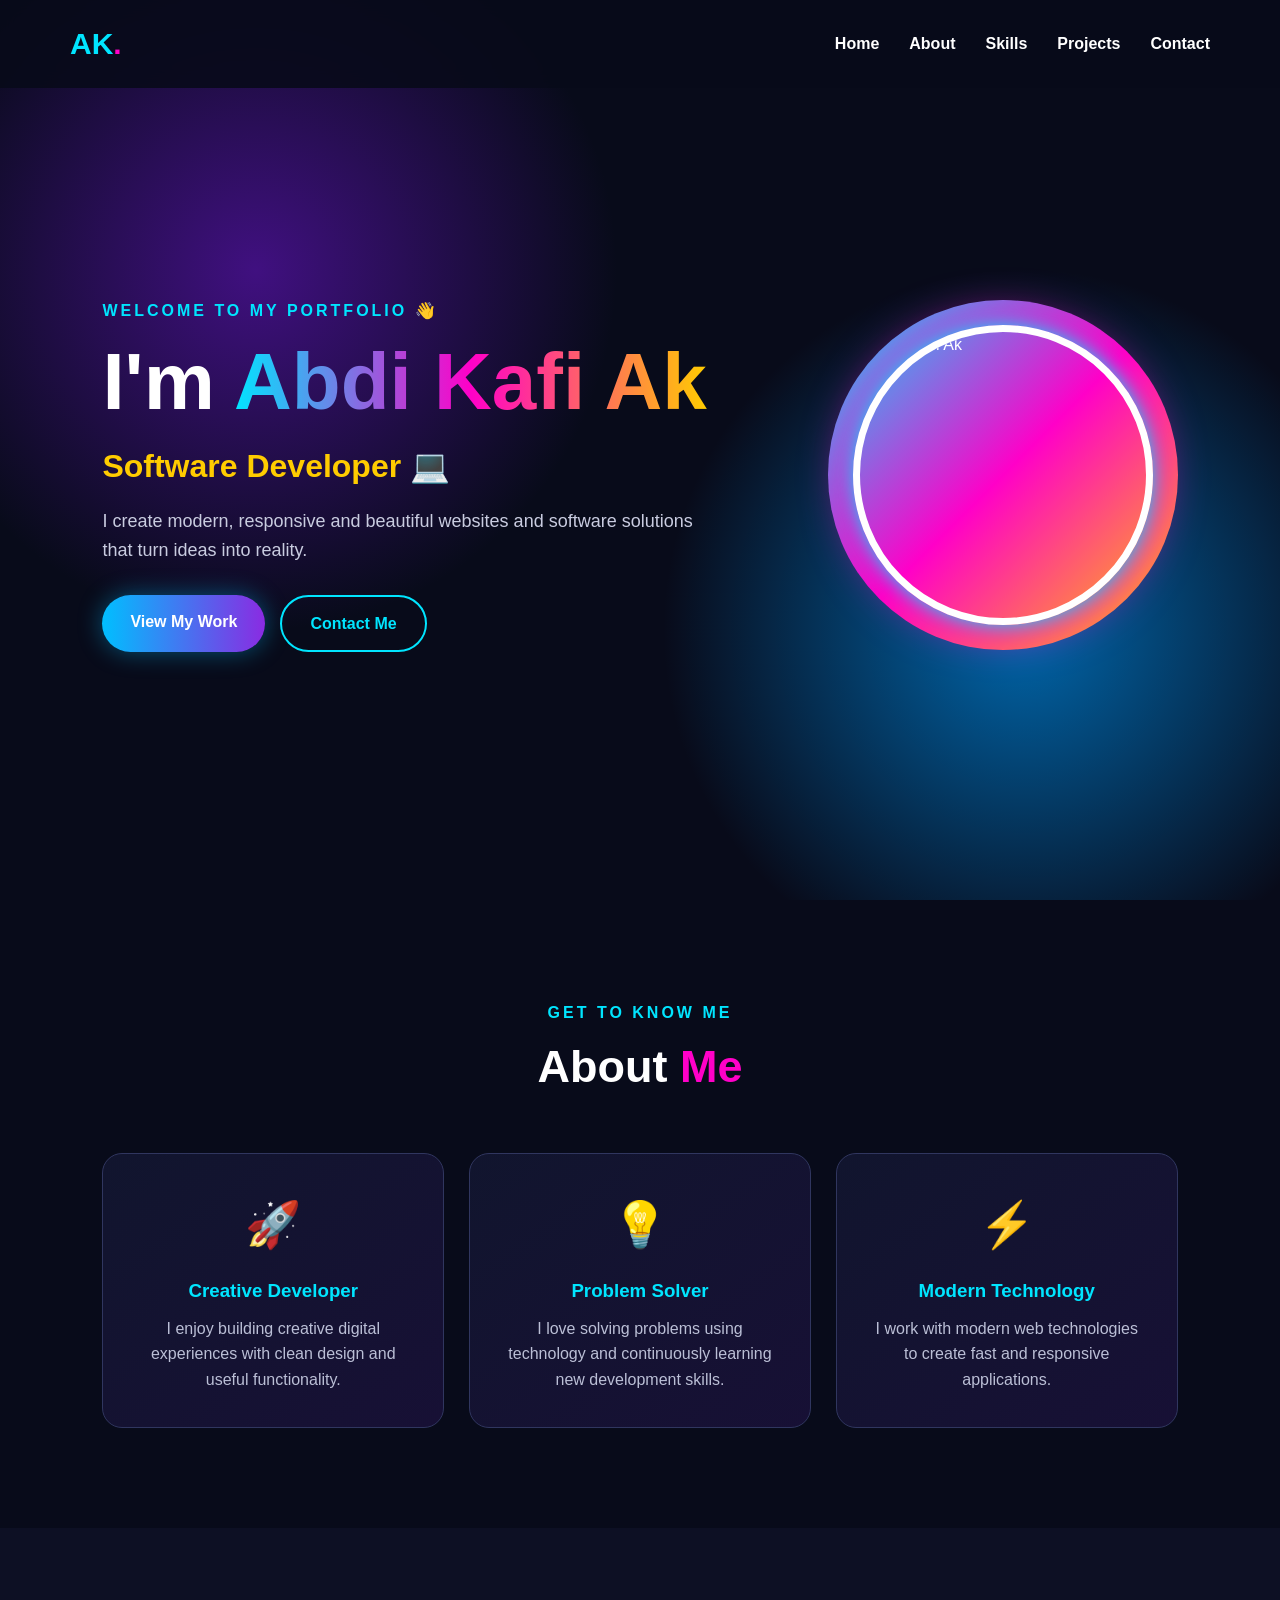
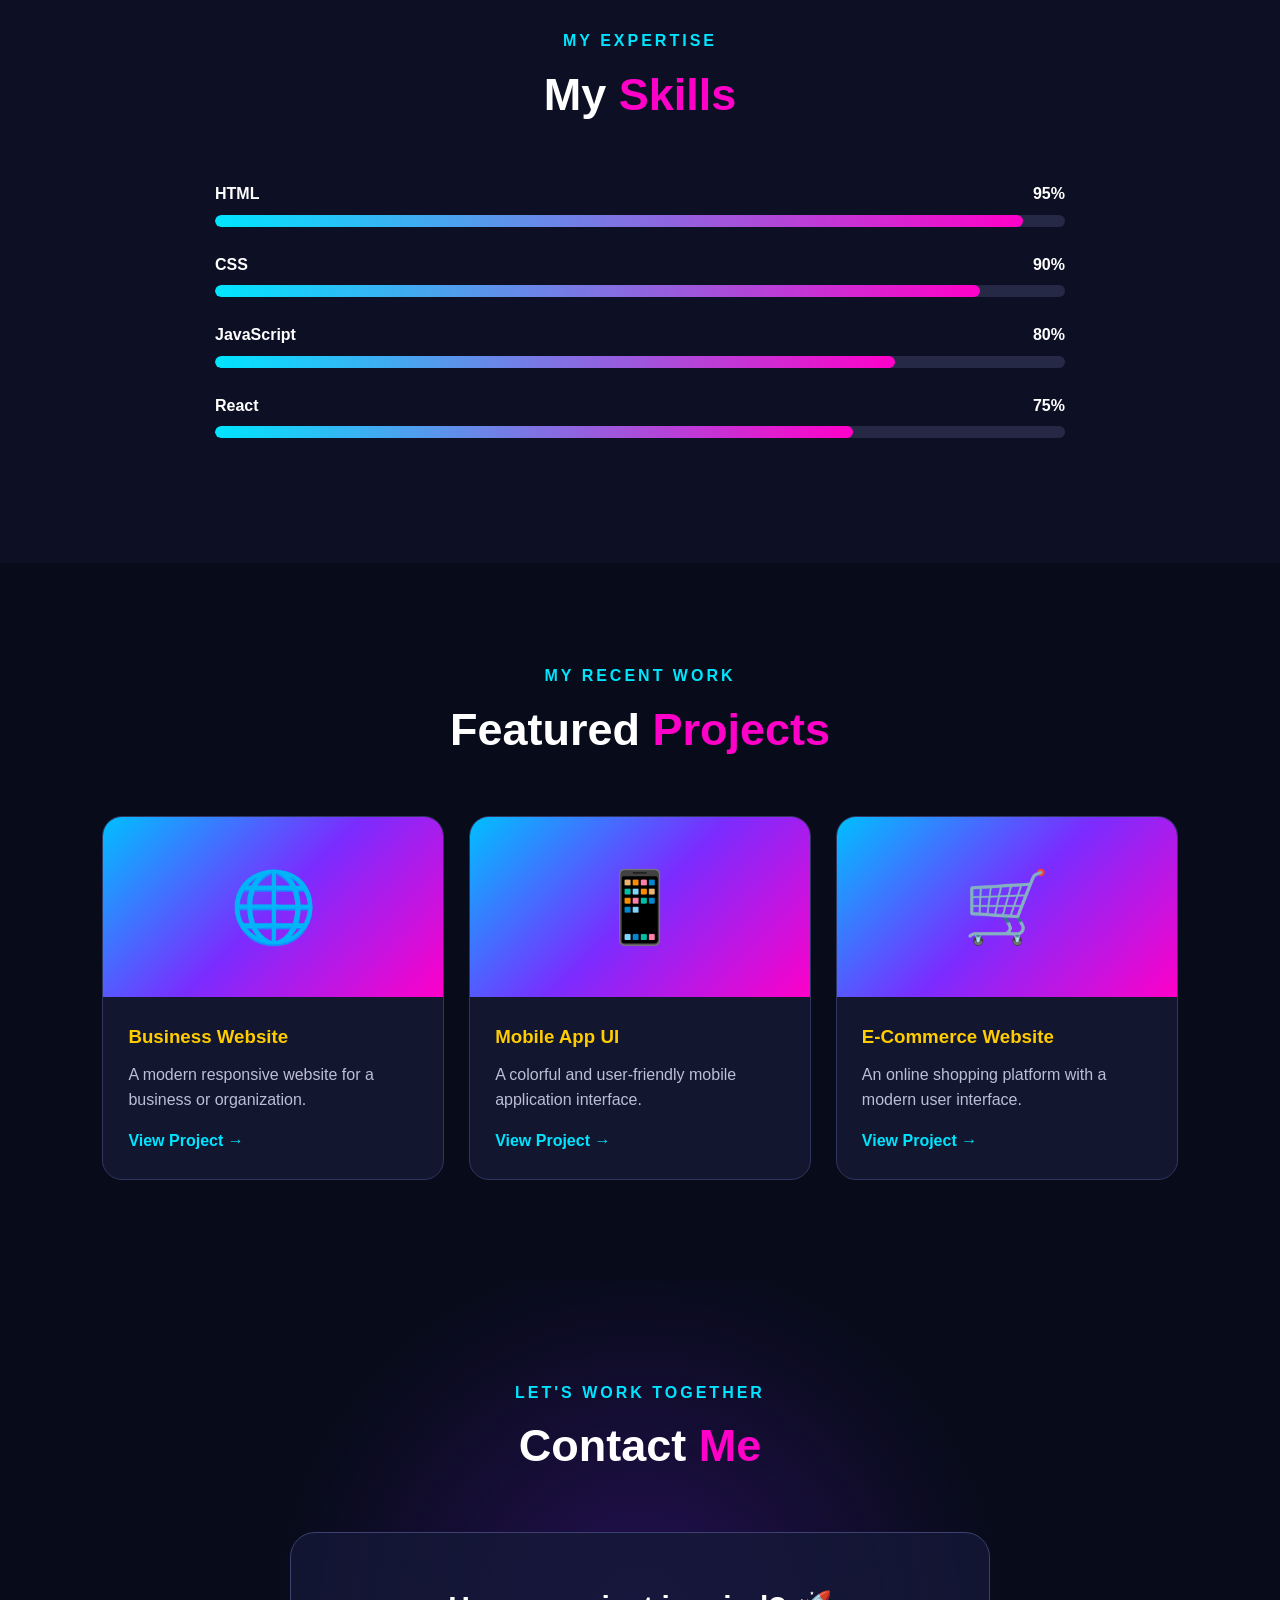
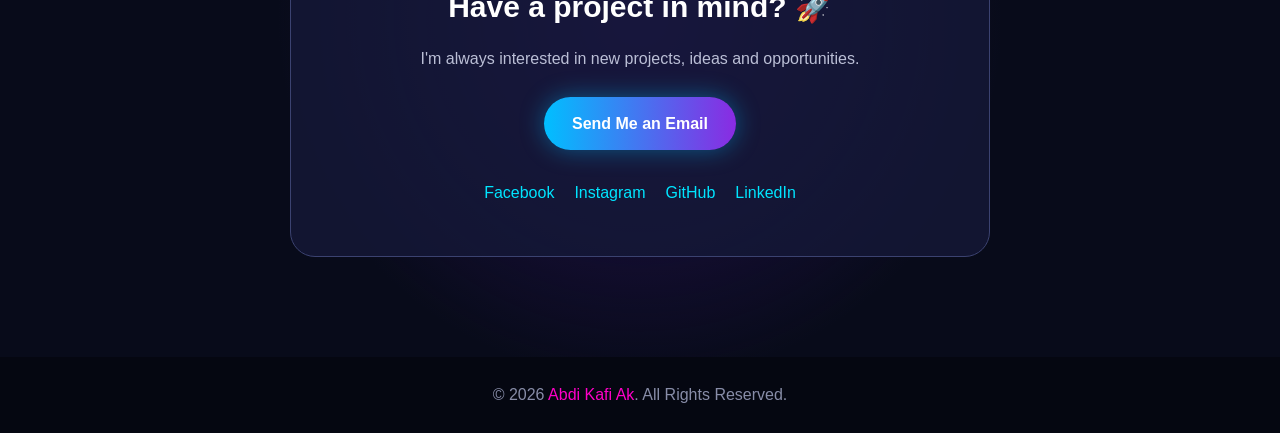
==== ch1_intro/index.html @ a49e3a1a "first commit" ====
<!DOCTYPE html>
<html lang="en">
<head>
  <meta charset="UTF-8">
  <meta name="viewport" content="width=device-width, initial-scale=1.0">
  <title>Abdi Kafi Ak | Software Developer</title>
  <link rel="stylesheet" href="style.css">
</head>

<body>

  <!-- Navigation -->
  <header>
    <nav class="navbar">
      <div class="logo">AK<span>.</span></div>

      <ul class="nav-links">
        <li><a href="#home">Home</a></li>
        <li><a href="#about">About</a></li>
        <li><a href="#skills">Skills</a></li>
        <li><a href="#projects">Projects</a></li>
        <li><a href="#contact">Contact</a></li>
      </ul>
    </nav>
  </header>

  <!-- Hero Section -->
  <section id="home" class="hero">
    <div class="hero-text">
      <p class="welcome">WELCOME TO MY PORTFOLIO 👋</p>

      <h1>I'm <span>Abdi Kafi Ak</span></h1>

      <h2>Software Developer 💻</h2>

      <p>
        I create modern, responsive and beautiful websites
        and software solutions that turn ideas into reality.
      </p>

      <div class="buttons">
        <a href="#projects" class="btn primary">View My Work</a>
        <a href="#contact" class="btn secondary">Contact Me</a>
      </div>
    </div>

    <div class="profile-container">
      <div class="circle"></div>
      <img src="profile.jpg" alt="Abdi Kafi Ak" class="profile">
    </div>
  </section>

  <!-- About -->
  <section id="about" class="section">
    <div class="section-title">
      <p>GET TO KNOW ME</p>
      <h2>About <span>Me</span></h2>
    </div>

    <div class="about-content">
      <div class="about-card">
        <div class="icon">🚀</div>
        <h3>Creative Developer</h3>
        <p>
          I enjoy building creative digital experiences
          with clean design and useful functionality.
        </p>
      </div>

      <div class="about-card">
        <div class="icon">💡</div>
        <h3>Problem Solver</h3>
        <p>
          I love solving problems using technology and
          continuously learning new development skills.
        </p>
      </div>

      <div class="about-card">
        <div class="icon">⚡</div>
        <h3>Modern Technology</h3>
        <p>
          I work with modern web technologies to create
          fast and responsive applications.
        </p>
      </div>
    </div>
  </section>

  <!-- Skills -->
  <section id="skills" class="section skills-section">
    <div class="section-title">
      <p>MY EXPERTISE</p>
      <h2>My <span>Skills</span></h2>
    </div>

    <div class="skills">

      <div class="skill">
        <div class="skill-info">
          <span>HTML</span>
          <span>95%</span>
        </div>
        <div class="bar"><div class="progress html"></div></div>
      </div>

      <div class="skill">
        <div class="skill-info">
          <span>CSS</span>
          <span>90%</span>
        </div>
        <div class="bar"><div class="progress css"></div></div>
      </div>

      <div class="skill">
        <div class="skill-info">
          <span>JavaScript</span>
          <span>80%</span>
        </div>
        <div class="bar"><div class="progress javascript"></div></div>
      </div>

      <div class="skill">
        <div class="skill-info">
          <span>React</span>
          <span>75%</span>
        </div>
        <div class="bar"><div class="progress react"></div></div>
      </div>

    </div>
  </section>

  <!-- Projects -->
  <section id="projects" class="section">
    <div class="section-title">
      <p>MY RECENT WORK</p>
      <h2>Featured <span>Projects</span></h2>
    </div>

    <div class="projects">

      <div class="project-card">
        <div class="project-image">🌐</div>
        <div class="project-content">
          <h3>Business Website</h3>
          <p>
            A modern responsive website for a business or organization.
          </p>
          <a href="#">View Project →</a>
        </div>
      </div>

      <div class="project-card">
        <div class="project-image">📱</div>
        <div class="project-content">
          <h3>Mobile App UI</h3>
          <p>
            A colorful and user-friendly mobile application interface.
          </p>
          <a href="#">View Project →</a>
        </div>
      </div>

      <div class="project-card">
        <div class="project-image">🛒</div>
        <div class="project-content">
          <h3>E-Commerce Website</h3>
          <p>
            An online shopping platform with a modern user interface.
          </p>
          <a href="#">View Project →</a>
        </div>
      </div>

    </div>
  </section>

  <!-- Contact -->
  <section id="contact" class="section contact-section">
    <div class="section-title">
      <p>LET'S WORK TOGETHER</p>
      <h2>Contact <span>Me</span></h2>
    </div>

    <div class="contact-box">
      <h3>Have a project in mind? 🚀</h3>

      <p>
        I'm always interested in new projects, ideas and
        opportunities.
      </p>

      <a href="mailto:abdikali@example.com" class="btn primary">
        Send Me an Email
      </a>

      <div class="socials">
        <a href="#">Facebook</a>
        <a href="#">Instagram</a>
        <a href="#">GitHub</a>
        <a href="#">LinkedIn</a>
      </div>
    </div>
  </section>

  <!-- Footer -->
  <footer>
    <p>© 2026 <span>Abdi Kafi Ak</span>. All Rights Reserved.</p>
  </footer>

</body>
</html>
---- ch1_intro/style.css ----
* {
  margin: 0;
  padding: 0;
  box-sizing: border-box;
  scroll-behavior: smooth;
}

body {
  font-family: Arial, Helvetica, sans-serif;
  background: #080b1a;
  color: white;
  line-height: 1.6;
}

/* Navbar */
header {
  position: fixed;
  top: 0;
  width: 100%;
  z-index: 1000;
  background: rgba(8, 11, 26, 0.9);
  backdrop-filter: blur(10px);
}

.navbar {
  max-width: 1200px;
  margin: auto;
  padding: 20px 30px;
  display: flex;
  justify-content: space-between;
  align-items: center;
}

.logo {
  font-size: 30px;
  font-weight: bold;
  color: #00e5ff;
}

.logo span {
  color: #ff00c8;
}

.nav-links {
  display: flex;
  list-style: none;
  gap: 30px;
}

.nav-links a {
  color: white;
  text-decoration: none;
  font-weight: bold;
  transition: 0.3s;
}

.nav-links a:hover {
  color: #00e5ff;
}

/* Hero */
.hero {
  min-height: 100vh;
  padding: 130px 8% 80px;
  display: flex;
  align-items: center;
  justify-content: space-between;
  gap: 60px;
  background:
    radial-gradient(circle at 20% 30%, #401080 0, transparent 30%),
    radial-gradient(circle at 80% 70%, #0066aa 0, transparent 30%),
    #080b1a;
}

.hero-text {
  max-width: 650px;
}

.welcome {
  color: #00e5ff;
  font-weight: bold;
  letter-spacing: 3px;
  margin-bottom: 15px;
}

.hero h1 {
  font-size: clamp(45px, 7vw, 80px);
  line-height: 1.1;
}

.hero h1 span {
  background: linear-gradient(90deg, #00e5ff, #ff00c8, #ffcc00);
  -webkit-background-clip: text;
  color: transparent;
}

.hero h2 {
  color: #ffcc00;
  font-size: 32px;
  margin: 15px 0;
}

.hero-text > p:not(.welcome) {
  color: #c9cce0;
  font-size: 18px;
  max-width: 600px;
}

/* Buttons */
.buttons {
  margin-top: 30px;
  display: flex;
  gap: 15px;
  flex-wrap: wrap;
}

.btn {
  display: inline-block;
  padding: 14px 28px;
  border-radius: 30px;
  text-decoration: none;
  font-weight: bold;
  transition: 0.3s;
}

.primary {
  color: white;
  background: linear-gradient(90deg, #00bfff, #8a2be2);
  box-shadow: 0 0 25px rgba(0, 191, 255, 0.4);
}

.secondary {
  color: #00e5ff;
  border: 2px solid #00e5ff;
}

.btn:hover {
  transform: translateY(-4px);
}

/* Profile */
.profile-container {
  position: relative;
  width: 350px;
  height: 350px;
  flex-shrink: 0;
}

.profile {
  position: absolute;
  width: 300px;
  height: 300px;
  object-fit: cover;
  border-radius: 50%;
  top: 25px;
  left: 25px;
  border: 7px solid white;
  box-shadow:
    0 0 20px #00e5ff,
    0 0 50px #ff00c8;
  z-index: 2;
}

.circle {
  position: absolute;
  width: 350px;
  height: 350px;
  border-radius: 50%;
  background: linear-gradient(135deg, #00e5ff, #ff00c8, #ffcc00);
  animation: rotate 6s linear infinite;
}

@keyframes rotate {
  from {
    transform: rotate(0deg);
  }

  to {
    transform: rotate(360deg);
  }
}

/* Sections */
.section {
  padding: 100px 8%;
}

.section-title {
  text-align: center;
  margin-bottom: 50px;
}

.section-title p {
  color: #00e5ff;
  letter-spacing: 3px;
  font-weight: bold;
}

.section-title h2 {
  font-size: 45px;
  margin-top: 5px;
}

.section-title h2 span {
  color: #ff00c8;
}

/* About */
.about-content {
  max-width: 1100px;
  margin: auto;
  display: grid;
  grid-template-columns: repeat(3, 1fr);
  gap: 25px;
}

.about-card {
  padding: 35px;
  text-align: center;
  border-radius: 20px;
  background: linear-gradient(
    145deg,
    #11152e,
    #171035
  );
  border: 1px solid #30365f;
  transition: 0.3s;
}

.about-card:hover {
  transform: translateY(-10px);
  border-color: #00e5ff;
  box-shadow: 0 10px 30px rgba(0, 229, 255, 0.15);
}

.icon {
  font-size: 45px;
  margin-bottom: 15px;
}

.about-card h3 {
  color: #00e5ff;
  margin-bottom: 10px;
}

.about-card p {
  color: #bbbfd6;
}

/* Skills */
.skills-section {
  background: #0d1024;
}

.skills {
  max-width: 850px;
  margin: auto;
}

.skill {
  margin-bottom: 25px;
}

.skill-info {
  display: flex;
  justify-content: space-between;
  margin-bottom: 8px;
  font-weight: bold;
}

.bar {
  height: 12px;
  border-radius: 20px;
  background: #252945;
  overflow: hidden;
}

.progress {
  height: 100%;
  border-radius: 20px;
  background: linear-gradient(90deg, #00e5ff, #ff00c8);
}

.html {
  width: 95%;
}

.css {
  width: 90%;
}

.javascript {
  width: 80%;
}

.react {
  width: 75%;
}

/* Projects */
.projects {
  max-width: 1100px;
  margin: auto;
  display: grid;
  grid-template-columns: repeat(3, 1fr);
  gap: 25px;
}

.project-card {
  overflow: hidden;
  border-radius: 20px;
  background: #12162f;
  border: 1px solid #30365f;
  transition: 0.3s;
}

.project-card:hover {
  transform: translateY(-10px);
  box-shadow: 0 15px 35px rgba(255, 0, 200, 0.2);
}

.project-image {
  height: 180px;
  display: flex;
  align-items: center;
  justify-content: center;
  font-size: 70px;
  background: linear-gradient(135deg, #00bfff, #7b2cff, #ff00c8);
}

.project-content {
  padding: 25px;
}

.project-content h3 {
  color: #ffcc00;
  margin-bottom: 10px;
}

.project-content p {
  color: #bbbfd6;
  margin-bottom: 15px;
}

.project-content a {
  color: #00e5ff;
  text-decoration: none;
  font-weight: bold;
}

/* Contact */
.contact-section {
  background:
    radial-gradient(circle at center, #241052, transparent 50%),
    #080b1a;
}

.contact-box {
  max-width: 700px;
  margin: auto;
  padding: 50px;
  text-align: center;
  border-radius: 25px;
  background: rgba(20, 24, 55, 0.8);
  border: 1px solid #3b4270;
}

.contact-box h3 {
  font-size: 30px;
  margin-bottom: 15px;
}

.contact-box p {
  color: #bbbfd6;
  margin-bottom: 25px;
}

.socials {
  margin-top: 30px;
  display: flex;
  justify-content: center;
  gap: 20px;
  flex-wrap: wrap;
}

.socials a {
  color: #00e5ff;
  text-decoration: none;
}

/* Footer */
footer {
  text-align: center;
  padding: 25px;
  background: #050711;
  color: #888da8;
}

footer span {
  color: #ff00c8;
}

/* Responsive */
@media (max-width: 900px) {

  .nav-links {
    gap: 15px;
  }

  .hero {
    flex-direction: column-reverse;
    text-align: center;
  }

  .buttons {
    justify-content: center;
  }

  .about-content,
  .projects {
    grid-template-columns: 1fr;
    max-width: 500px;
  }
}

@media (max-width: 600px) {

  .navbar {
    padding: 15px;
  }

  .nav-links {
    display: none;
  }

  .hero {
    padding-left: 20px;
    padding-right: 20px;
  }

  .profile-container {
    width: 260px;
    height: 260px;
  }

  .profile {
    width: 220px;
    height: 220px;
  }

  .circle {
    width: 260px;
    height: 260px;
  }

  .section {
    padding: 70px 20px;
  }

  .section-title h2 {
    font-size: 35px;
  }

  .contact-box {
    padding: 30px 20px;
  }
}
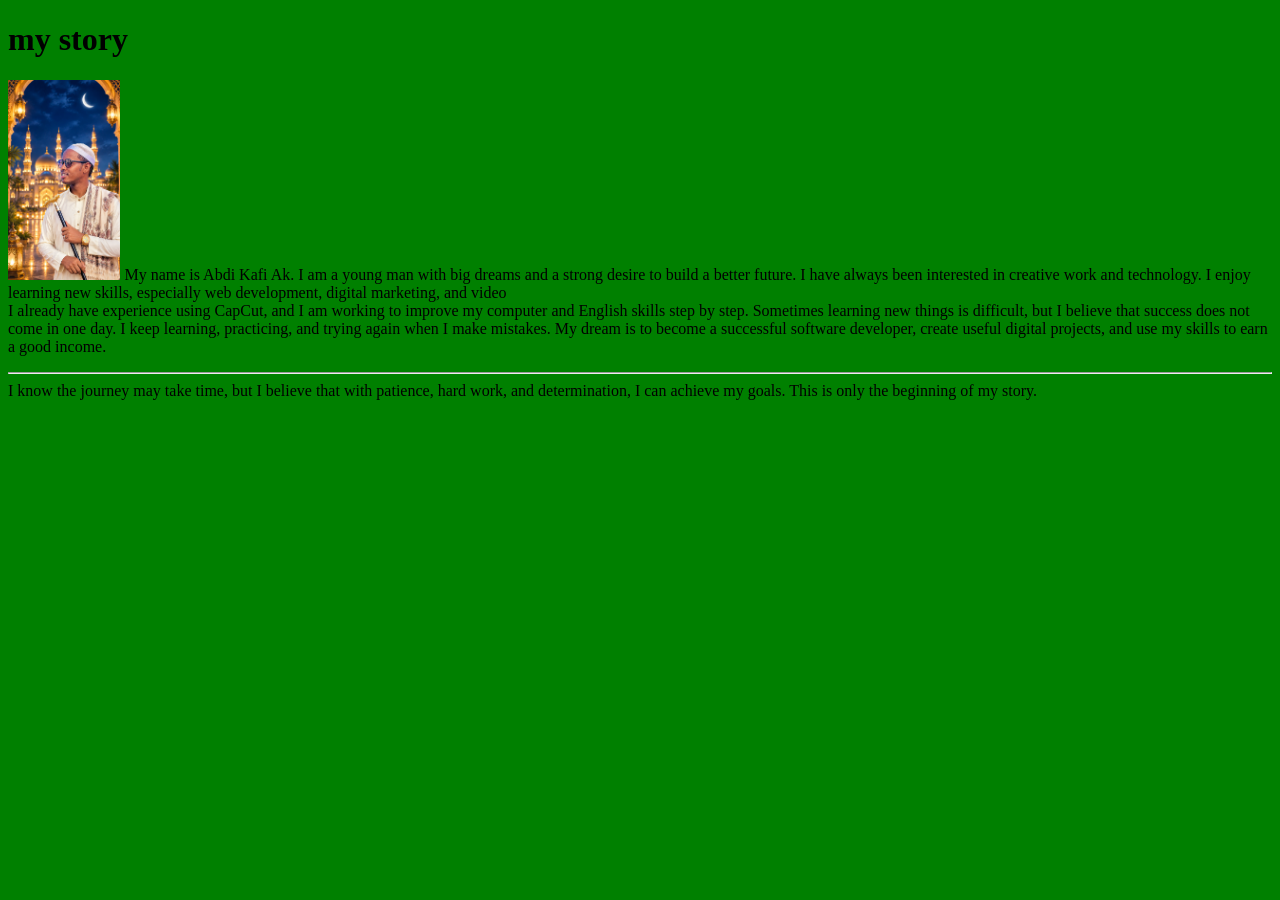
==== commit b524e6c2: "first commit" ====
--- a/ch1_intro/index.html
+++ b/ch1_intro/index.html
@@ -3,211 +3,26 @@
 <head>
   <meta charset="UTF-8">
   <meta name="viewport" content="width=device-width, initial-scale=1.0">
-  <title>Abdi Kafi Ak | Software Developer</title>
-  <link rel="stylesheet" href="style.css">
+  <title>kafi</title>
 </head>
+<body bgcolor="green">
+  <h1>my story</h1>
+  <p>
 
-<body>
+    <img src="ak.png" alt="" height="200px">
 
-  <!-- Navigation -->
-  <header>
-    <nav class="navbar">
-      <div class="logo">AK<span>.</span></div>
+My name is Abdi Kafi Ak. I am a young man with big dreams and a strong desire to build a better future.
 
-      <ul class="nav-links">
-        <li><a href="#home">Home</a></li>
-        <li><a href="#about">About</a></li>
-        <li><a href="#skills">Skills</a></li>
-        <li><a href="#projects">Projects</a></li>
-        <li><a href="#contact">Contact</a></li>
-      </ul>
-    </nav>
-  </header>
+I have always been interested in creative work and technology. I enjoy learning new skills, especially web development, digital marketing, and video <br>
+  I already have experience using CapCut, and I am working to improve my computer and English skills step by step.
 
-  <!-- Hero Section -->
-  <section id="home" class="hero">
-    <div class="hero-text">
-      <p class="welcome">WELCOME TO MY PORTFOLIO 👋</p>
+Sometimes learning new things is difficult, but I believe that success does not come in one day. I keep learning, practicing, and trying again when I make mistakes.
 
-      <h1>I'm <span>Abdi Kafi Ak</span></h1>
+My dream is to become a successful software developer, create useful digital projects, and use my skills to earn a good income. 
+<hr >
+I know the journey may take time, but I believe that with patience, hard work, and determination, I can achieve my goals.
 
-      <h2>Software Developer 💻</h2>
-
-      <p>
-        I create modern, responsive and beautiful websites
-        and software solutions that turn ideas into reality.
-      </p>
-
-      <div class="buttons">
-        <a href="#projects" class="btn primary">View My Work</a>
-        <a href="#contact" class="btn secondary">Contact Me</a>
-      </div>
-    </div>
-
-    <div class="profile-container">
-      <div class="circle"></div>
-      <img src="profile.jpg" alt="Abdi Kafi Ak" class="profile">
-    </div>
-  </section>
-
-  <!-- About -->
-  <section id="about" class="section">
-    <div class="section-title">
-      <p>GET TO KNOW ME</p>
-      <h2>About <span>Me</span></h2>
-    </div>
-
-    <div class="about-content">
-      <div class="about-card">
-        <div class="icon">🚀</div>
-        <h3>Creative Developer</h3>
-        <p>
-          I enjoy building creative digital experiences
-          with clean design and useful functionality.
-        </p>
-      </div>
-
-      <div class="about-card">
-        <div class="icon">💡</div>
-        <h3>Problem Solver</h3>
-        <p>
-          I love solving problems using technology and
-          continuously learning new development skills.
-        </p>
-      </div>
-
-      <div class="about-card">
-        <div class="icon">⚡</div>
-        <h3>Modern Technology</h3>
-        <p>
-          I work with modern web technologies to create
-          fast and responsive applications.
-        </p>
-      </div>
-    </div>
-  </section>
-
-  <!-- Skills -->
-  <section id="skills" class="section skills-section">
-    <div class="section-title">
-      <p>MY EXPERTISE</p>
-      <h2>My <span>Skills</span></h2>
-    </div>
-
-    <div class="skills">
-
-      <div class="skill">
-        <div class="skill-info">
-          <span>HTML</span>
-          <span>95%</span>
-        </div>
-        <div class="bar"><div class="progress html"></div></div>
-      </div>
-
-      <div class="skill">
-        <div class="skill-info">
-          <span>CSS</span>
-          <span>90%</span>
-        </div>
-        <div class="bar"><div class="progress css"></div></div>
-      </div>
-
-      <div class="skill">
-        <div class="skill-info">
-          <span>JavaScript</span>
-          <span>80%</span>
-        </div>
-        <div class="bar"><div class="progress javascript"></div></div>
-      </div>
-
-      <div class="skill">
-        <div class="skill-info">
-          <span>React</span>
-          <span>75%</span>
-        </div>
-        <div class="bar"><div class="progress react"></div></div>
-      </div>
-
-    </div>
-  </section>
-
-  <!-- Projects -->
-  <section id="projects" class="section">
-    <div class="section-title">
-      <p>MY RECENT WORK</p>
-      <h2>Featured <span>Projects</span></h2>
-    </div>
-
-    <div class="projects">
-
-      <div class="project-card">
-        <div class="project-image">🌐</div>
-        <div class="project-content">
-          <h3>Business Website</h3>
-          <p>
-            A modern responsive website for a business or organization.
-          </p>
-          <a href="#">View Project →</a>
-        </div>
-      </div>
-
-      <div class="project-card">
-        <div class="project-image">📱</div>
-        <div class="project-content">
-          <h3>Mobile App UI</h3>
-          <p>
-            A colorful and user-friendly mobile application interface.
-          </p>
-          <a href="#">View Project →</a>
-        </div>
-      </div>
-
-      <div class="project-card">
-        <div class="project-image">🛒</div>
-        <div class="project-content">
-          <h3>E-Commerce Website</h3>
-          <p>
-            An online shopping platform with a modern user interface.
-          </p>
-          <a href="#">View Project →</a>
-        </div>
-      </div>
-
-    </div>
-  </section>
-
-  <!-- Contact -->
-  <section id="contact" class="section contact-section">
-    <div class="section-title">
-      <p>LET'S WORK TOGETHER</p>
-      <h2>Contact <span>Me</span></h2>
-    </div>
-
-    <div class="contact-box">
-      <h3>Have a project in mind? 🚀</h3>
-
-      <p>
-        I'm always interested in new projects, ideas and
-        opportunities.
-      </p>
-
-      <a href="mailto:abdikali@example.com" class="btn primary">
-        Send Me an Email
-      </a>
-
-      <div class="socials">
-        <a href="#">Facebook</a>
-        <a href="#">Instagram</a>
-        <a href="#">GitHub</a>
-        <a href="#">LinkedIn</a>
-      </div>
-    </div>
-  </section>
-
-  <!-- Footer -->
-  <footer>
-    <p>© 2026 <span>Abdi Kafi Ak</span>. All Rights Reserved.</p>
-  </footer>
-
+This is only the beginning of my story.
+</p>
 </body>
 </html>
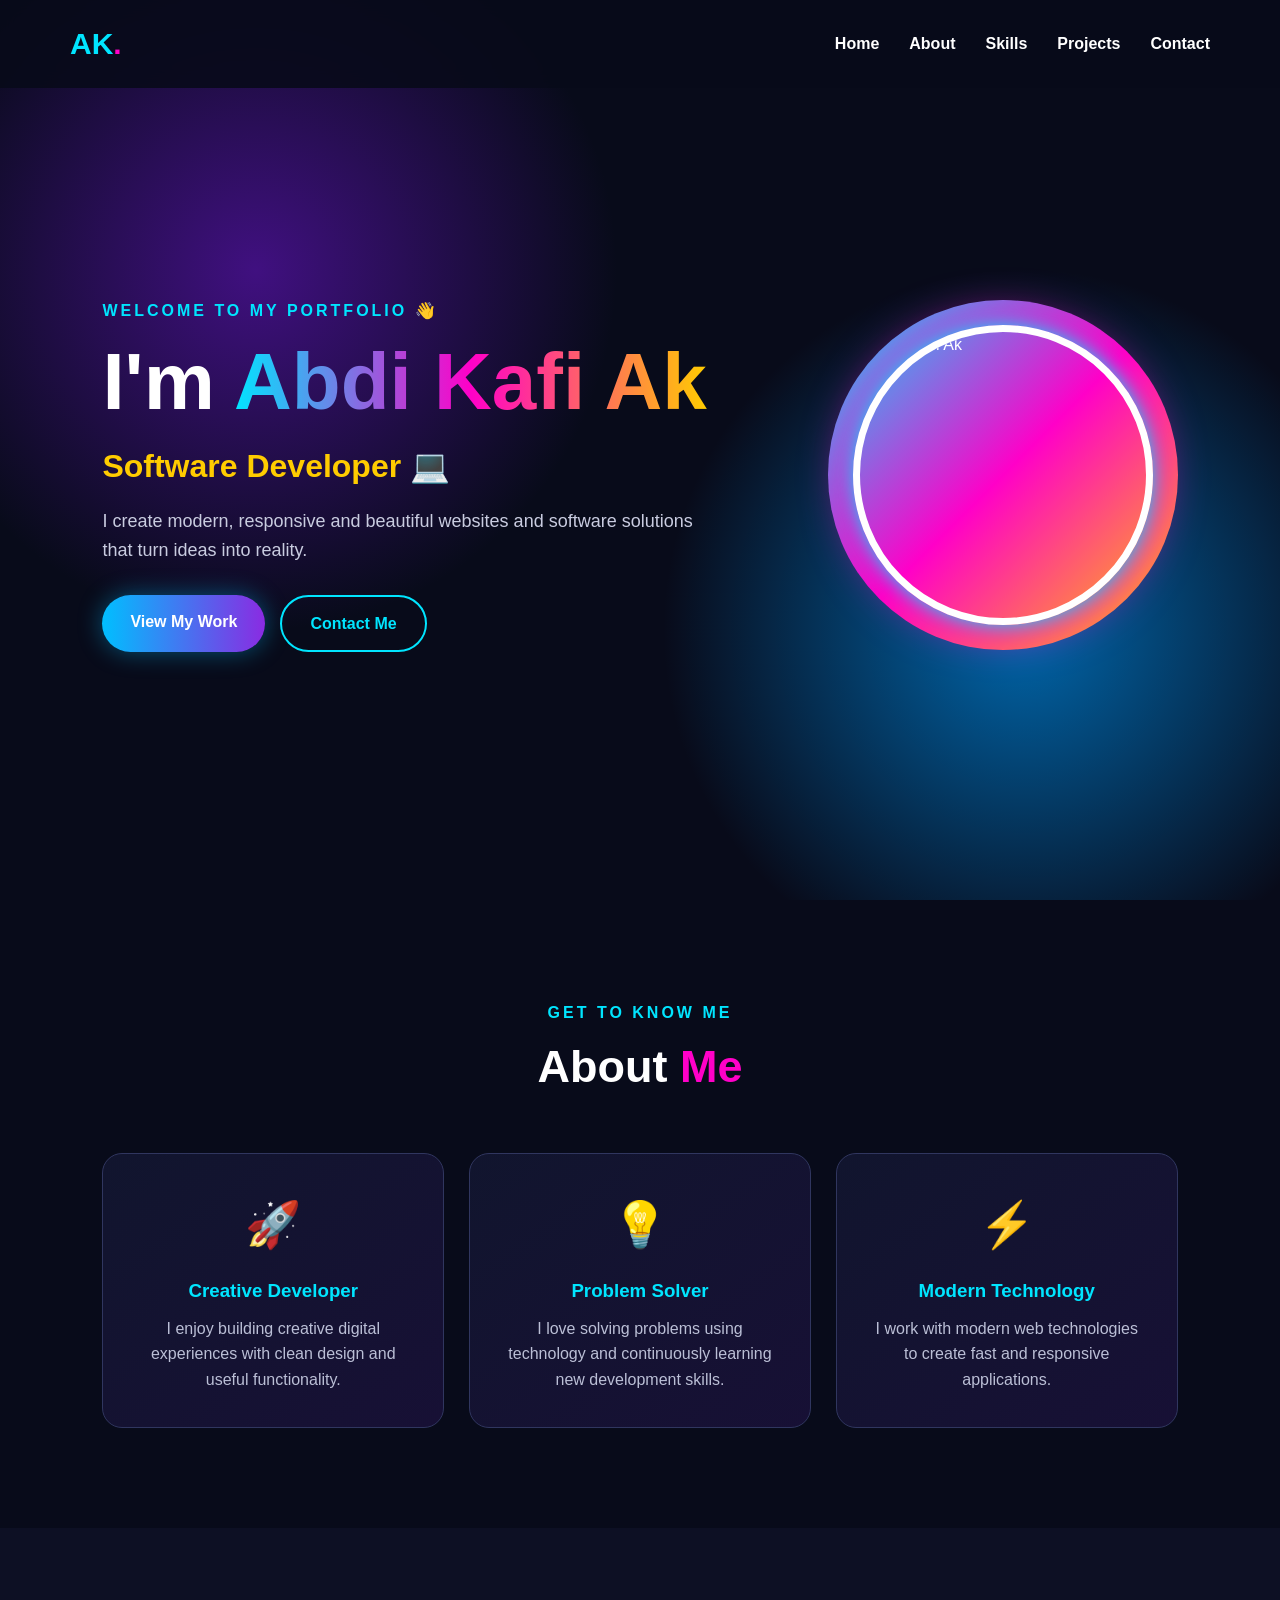
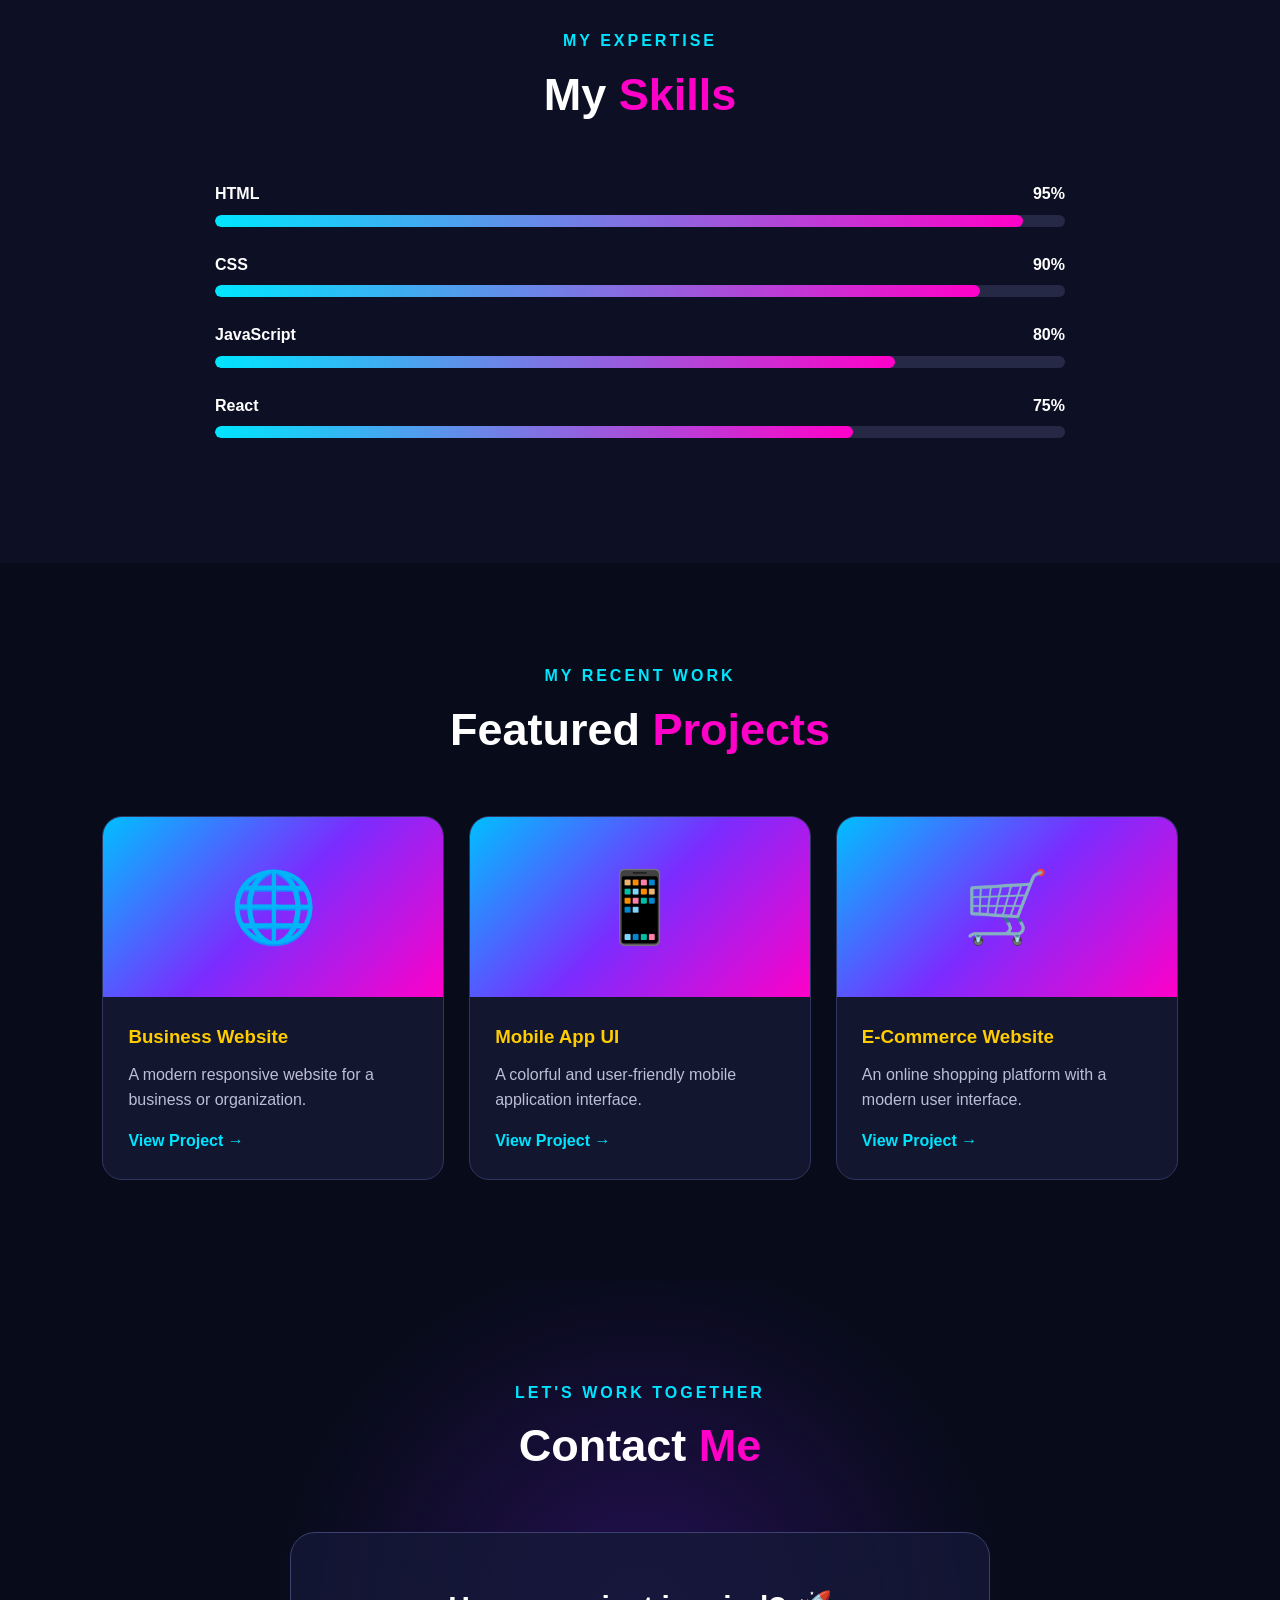
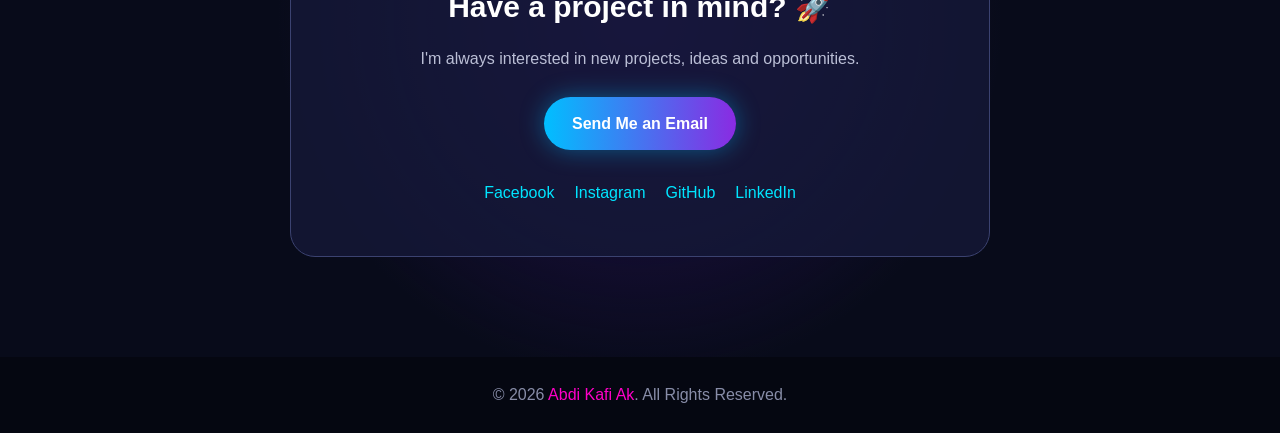
==== commit a49bd4cc: "i have added the anchor which teaches the link" ====
--- a/ch1_intro/index.html
+++ b/ch1_intro/index.html
@@ -3,26 +3,211 @@
 <head>
   <meta charset="UTF-8">
   <meta name="viewport" content="width=device-width, initial-scale=1.0">
-  <title>kafi</title>
+  <title>Abdi Kafi Ak | Software Developer</title>
+  <link rel="stylesheet" href="style.css">
 </head>
-<body bgcolor="green">
-  <h1>my story</h1>
-  <p>
-
-    <img src="ak.png" alt="" height="200px">
-
-My name is Abdi Kafi Ak. I am a young man with big dreams and a strong desire to build a better future.
-
-I have always been interested in creative work and technology. I enjoy learning new skills, especially web development, digital marketing, and video <br>
-  I already have experience using CapCut, and I am working to improve my computer and English skills step by step.
-
-Sometimes learning new things is difficult, but I believe that success does not come in one day. I keep learning, practicing, and trying again when I make mistakes.
-
-My dream is to become a successful software developer, create useful digital projects, and use my skills to earn a good income. 
-<hr >
-I know the journey may take time, but I believe that with patience, hard work, and determination, I can achieve my goals.
-
-This is only the beginning of my story.
-</p>
+
+<body>
+
+  <!-- Navigation -->
+  <header>
+    <nav class="navbar">
+      <div class="logo">AK<span>.</span></div>
+
+      <ul class="nav-links">
+        <li><a href="#home">Home</a></li>
+        <li><a href="#about">About</a></li>
+        <li><a href="#skills">Skills</a></li>
+        <li><a href="#projects">Projects</a></li>
+        <li><a href="#contact">Contact</a></li>
+      </ul>
+    </nav>
+  </header>
+
+  <!-- Hero Section -->
+  <section id="home" class="hero">
+    <div class="hero-text">
+      <p class="welcome">WELCOME TO MY PORTFOLIO 👋</p>
+
+      <h1>I'm <span>Abdi Kafi Ak</span></h1>
+
+      <h2>Software Developer 💻</h2>
+
+      <p>
+        I create modern, responsive and beautiful websites
+        and software solutions that turn ideas into reality.
+      </p>
+
+      <div class="buttons">
+        <a href="#projects" class="btn primary">View My Work</a>
+        <a href="#contact" class="btn secondary">Contact Me</a>
+      </div>
+    </div>
+
+    <div class="profile-container">
+      <div class="circle"></div>
+      <img src="profile.jpg" alt="Abdi Kafi Ak" class="profile">
+    </div>
+  </section>
+
+  <!-- About -->
+  <section id="about" class="section">
+    <div class="section-title">
+      <p>GET TO KNOW ME</p>
+      <h2>About <span>Me</span></h2>
+    </div>
+
+    <div class="about-content">
+      <div class="about-card">
+        <div class="icon">🚀</div>
+        <h3>Creative Developer</h3>
+        <p>
+          I enjoy building creative digital experiences
+          with clean design and useful functionality.
+        </p>
+      </div>
+
+      <div class="about-card">
+        <div class="icon">💡</div>
+        <h3>Problem Solver</h3>
+        <p>
+          I love solving problems using technology and
+          continuously learning new development skills.
+        </p>
+      </div>
+
+      <div class="about-card">
+        <div class="icon">⚡</div>
+        <h3>Modern Technology</h3>
+        <p>
+          I work with modern web technologies to create
+          fast and responsive applications.
+        </p>
+      </div>
+    </div>
+  </section>
+
+  <!-- Skills -->
+  <section id="skills" class="section skills-section">
+    <div class="section-title">
+      <p>MY EXPERTISE</p>
+      <h2>My <span>Skills</span></h2>
+    </div>
+
+    <div class="skills">
+
+      <div class="skill">
+        <div class="skill-info">
+          <span>HTML</span>
+          <span>95%</span>
+        </div>
+        <div class="bar"><div class="progress html"></div></div>
+      </div>
+
+      <div class="skill">
+        <div class="skill-info">
+          <span>CSS</span>
+          <span>90%</span>
+        </div>
+        <div class="bar"><div class="progress css"></div></div>
+      </div>
+
+      <div class="skill">
+        <div class="skill-info">
+          <span>JavaScript</span>
+          <span>80%</span>
+        </div>
+        <div class="bar"><div class="progress javascript"></div></div>
+      </div>
+
+      <div class="skill">
+        <div class="skill-info">
+          <span>React</span>
+          <span>75%</span>
+        </div>
+        <div class="bar"><div class="progress react"></div></div>
+      </div>
+
+    </div>
+  </section>
+
+  <!-- Projects -->
+  <section id="projects" class="section">
+    <div class="section-title">
+      <p>MY RECENT WORK</p>
+      <h2>Featured <span>Projects</span></h2>
+    </div>
+
+    <div class="projects">
+
+      <div class="project-card">
+        <div class="project-image">🌐</div>
+        <div class="project-content">
+          <h3>Business Website</h3>
+          <p>
+            A modern responsive website for a business or organization.
+          </p>
+          <a href="#">View Project →</a>
+        </div>
+      </div>
+
+      <div class="project-card">
+        <div class="project-image">📱</div>
+        <div class="project-content">
+          <h3>Mobile App UI</h3>
+          <p>
+            A colorful and user-friendly mobile application interface.
+          </p>
+          <a href="#">View Project →</a>
+        </div>
+      </div>
+
+      <div class="project-card">
+        <div class="project-image">🛒</div>
+        <div class="project-content">
+          <h3>E-Commerce Website</h3>
+          <p>
+            An online shopping platform with a modern user interface.
+          </p>
+          <a href="#">View Project →</a>
+        </div>
+      </div>
+
+    </div>
+  </section>
+
+  <!-- Contact -->
+  <section id="contact" class="section contact-section">
+    <div class="section-title">
+      <p>LET'S WORK TOGETHER</p>
+      <h2>Contact <span>Me</span></h2>
+    </div>
+
+    <div class="contact-box">
+      <h3>Have a project in mind? 🚀</h3>
+
+      <p>
+        I'm always interested in new projects, ideas and
+        opportunities.
+      </p>
+
+      <a href="mailto:abdikali@example.com" class="btn primary">
+        Send Me an Email
+      </a>
+
+      <div class="socials">
+        <a href="#">Facebook</a>
+        <a href="#">Instagram</a>
+        <a href="#">GitHub</a>
+        <a href="#">LinkedIn</a>
+      </div>
+    </div>
+  </section>
+
+  <!-- Footer -->
+  <footer>
+    <p>© 2026 <span>Abdi Kafi Ak</span>. All Rights Reserved.</p>
+  </footer>
+
 </body>
 </html>
--- a/ch1_intro/style.css
+++ b/ch1_intro/style.css
@@ -0,0 +1,467 @@
+* {
+  margin: 0;
+  padding: 0;
+  box-sizing: border-box;
+  scroll-behavior: smooth;
+}
+
+body {
+  font-family: Arial, Helvetica, sans-serif;
+  background: #080b1a;
+  color: white;
+  line-height: 1.6;
+}
+
+/* Navbar */
+header {
+  position: fixed;
+  top: 0;
+  width: 100%;
+  z-index: 1000;
+  background: rgba(8, 11, 26, 0.9);
+  backdrop-filter: blur(10px);
+}
+
+.navbar {
+  max-width: 1200px;
+  margin: auto;
+  padding: 20px 30px;
+  display: flex;
+  justify-content: space-between;
+  align-items: center;
+}
+
+.logo {
+  font-size: 30px;
+  font-weight: bold;
+  color: #00e5ff;
+}
+
+.logo span {
+  color: #ff00c8;
+}
+
+.nav-links {
+  display: flex;
+  list-style: none;
+  gap: 30px;
+}
+
+.nav-links a {
+  color: white;
+  text-decoration: none;
+  font-weight: bold;
+  transition: 0.3s;
+}
+
+.nav-links a:hover {
+  color: #00e5ff;
+}
+
+/* Hero */
+.hero {
+  min-height: 100vh;
+  padding: 130px 8% 80px;
+  display: flex;
+  align-items: center;
+  justify-content: space-between;
+  gap: 60px;
+  background:
+    radial-gradient(circle at 20% 30%, #401080 0, transparent 30%),
+    radial-gradient(circle at 80% 70%, #0066aa 0, transparent 30%),
+    #080b1a;
+}
+
+.hero-text {
+  max-width: 650px;
+}
+
+.welcome {
+  color: #00e5ff;
+  font-weight: bold;
+  letter-spacing: 3px;
+  margin-bottom: 15px;
+}
+
+.hero h1 {
+  font-size: clamp(45px, 7vw, 80px);
+  line-height: 1.1;
+}
+
+.hero h1 span {
+  background: linear-gradient(90deg, #00e5ff, #ff00c8, #ffcc00);
+  -webkit-background-clip: text;
+  color: transparent;
+}
+
+.hero h2 {
+  color: #ffcc00;
+  font-size: 32px;
+  margin: 15px 0;
+}
+
+.hero-text > p:not(.welcome) {
+  color: #c9cce0;
+  font-size: 18px;
+  max-width: 600px;
+}
+
+/* Buttons */
+.buttons {
+  margin-top: 30px;
+  display: flex;
+  gap: 15px;
+  flex-wrap: wrap;
+}
+
+.btn {
+  display: inline-block;
+  padding: 14px 28px;
+  border-radius: 30px;
+  text-decoration: none;
+  font-weight: bold;
+  transition: 0.3s;
+}
+
+.primary {
+  color: white;
+  background: linear-gradient(90deg, #00bfff, #8a2be2);
+  box-shadow: 0 0 25px rgba(0, 191, 255, 0.4);
+}
+
+.secondary {
+  color: #00e5ff;
+  border: 2px solid #00e5ff;
+}
+
+.btn:hover {
+  transform: translateY(-4px);
+}
+
+/* Profile */
+.profile-container {
+  position: relative;
+  width: 350px;
+  height: 350px;
+  flex-shrink: 0;
+}
+
+.profile {
+  position: absolute;
+  width: 300px;
+  height: 300px;
+  object-fit: cover;
+  border-radius: 50%;
+  top: 25px;
+  left: 25px;
+  border: 7px solid white;
+  box-shadow:
+    0 0 20px #00e5ff,
+    0 0 50px #ff00c8;
+  z-index: 2;
+}
+
+.circle {
+  position: absolute;
+  width: 350px;
+  height: 350px;
+  border-radius: 50%;
+  background: linear-gradient(135deg, #00e5ff, #ff00c8, #ffcc00);
+  animation: rotate 6s linear infinite;
+}
+
+@keyframes rotate {
+  from {
+    transform: rotate(0deg);
+  }
+
+  to {
+    transform: rotate(360deg);
+  }
+}
+
+/* Sections */
+.section {
+  padding: 100px 8%;
+}
+
+.section-title {
+  text-align: center;
+  margin-bottom: 50px;
+}
+
+.section-title p {
+  color: #00e5ff;
+  letter-spacing: 3px;
+  font-weight: bold;
+}
+
+.section-title h2 {
+  font-size: 45px;
+  margin-top: 5px;
+}
+
+.section-title h2 span {
+  color: #ff00c8;
+}
+
+/* About */
+.about-content {
+  max-width: 1100px;
+  margin: auto;
+  display: grid;
+  grid-template-columns: repeat(3, 1fr);
+  gap: 25px;
+}
+
+.about-card {
+  padding: 35px;
+  text-align: center;
+  border-radius: 20px;
+  background: linear-gradient(
+    145deg,
+    #11152e,
+    #171035
+  );
+  border: 1px solid #30365f;
+  transition: 0.3s;
+}
+
+.about-card:hover {
+  transform: translateY(-10px);
+  border-color: #00e5ff;
+  box-shadow: 0 10px 30px rgba(0, 229, 255, 0.15);
+}
+
+.icon {
+  font-size: 45px;
+  margin-bottom: 15px;
+}
+
+.about-card h3 {
+  color: #00e5ff;
+  margin-bottom: 10px;
+}
+
+.about-card p {
+  color: #bbbfd6;
+}
+
+/* Skills */
+.skills-section {
+  background: #0d1024;
+}
+
+.skills {
+  max-width: 850px;
+  margin: auto;
+}
+
+.skill {
+  margin-bottom: 25px;
+}
+
+.skill-info {
+  display: flex;
+  justify-content: space-between;
+  margin-bottom: 8px;
+  font-weight: bold;
+}
+
+.bar {
+  height: 12px;
+  border-radius: 20px;
+  background: #252945;
+  overflow: hidden;
+}
+
+.progress {
+  height: 100%;
+  border-radius: 20px;
+  background: linear-gradient(90deg, #00e5ff, #ff00c8);
+}
+
+.html {
+  width: 95%;
+}
+
+.css {
+  width: 90%;
+}
+
+.javascript {
+  width: 80%;
+}
+
+.react {
+  width: 75%;
+}
+
+/* Projects */
+.projects {
+  max-width: 1100px;
+  margin: auto;
+  display: grid;
+  grid-template-columns: repeat(3, 1fr);
+  gap: 25px;
+}
+
+.project-card {
+  overflow: hidden;
+  border-radius: 20px;
+  background: #12162f;
+  border: 1px solid #30365f;
+  transition: 0.3s;
+}
+
+.project-card:hover {
+  transform: translateY(-10px);
+  box-shadow: 0 15px 35px rgba(255, 0, 200, 0.2);
+}
+
+.project-image {
+  height: 180px;
+  display: flex;
+  align-items: center;
+  justify-content: center;
+  font-size: 70px;
+  background: linear-gradient(135deg, #00bfff, #7b2cff, #ff00c8);
+}
+
+.project-content {
+  padding: 25px;
+}
+
+.project-content h3 {
+  color: #ffcc00;
+  margin-bottom: 10px;
+}
+
+.project-content p {
+  color: #bbbfd6;
+  margin-bottom: 15px;
+}
+
+.project-content a {
+  color: #00e5ff;
+  text-decoration: none;
+  font-weight: bold;
+}
+
+/* Contact */
+.contact-section {
+  background:
+    radial-gradient(circle at center, #241052, transparent 50%),
+    #080b1a;
+}
+
+.contact-box {
+  max-width: 700px;
+  margin: auto;
+  padding: 50px;
+  text-align: center;
+  border-radius: 25px;
+  background: rgba(20, 24, 55, 0.8);
+  border: 1px solid #3b4270;
+}
+
+.contact-box h3 {
+  font-size: 30px;
+  margin-bottom: 15px;
+}
+
+.contact-box p {
+  color: #bbbfd6;
+  margin-bottom: 25px;
+}
+
+.socials {
+  margin-top: 30px;
+  display: flex;
+  justify-content: center;
+  gap: 20px;
+  flex-wrap: wrap;
+}
+
+.socials a {
+  color: #00e5ff;
+  text-decoration: none;
+}
+
+/* Footer */
+footer {
+  text-align: center;
+  padding: 25px;
+  background: #050711;
+  color: #888da8;
+}
+
+footer span {
+  color: #ff00c8;
+}
+
+/* Responsive */
+@media (max-width: 900px) {
+
+  .nav-links {
+    gap: 15px;
+  }
+
+  .hero {
+    flex-direction: column-reverse;
+    text-align: center;
+  }
+
+  .buttons {
+    justify-content: center;
+  }
+
+  .about-content,
+  .projects {
+    grid-template-columns: 1fr;
+    max-width: 500px;
+  }
+}
+
+@media (max-width: 600px) {
+
+  .navbar {
+    padding: 15px;
+  }
+
+  .nav-links {
+    display: none;
+  }
+
+  .hero {
+    padding-left: 20px;
+    padding-right: 20px;
+  }
+
+  .profile-container {
+    width: 260px;
+    height: 260px;
+  }
+
+  .profile {
+    width: 220px;
+    height: 220px;
+  }
+
+  .circle {
+    width: 260px;
+    height: 260px;
+  }
+
+  .section {
+    padding: 70px 20px;
+  }
+
+  .section-title h2 {
+    font-size: 35px;
+  }
+
+  .contact-box {
+    padding: 30px 20px;
+  }
+}
